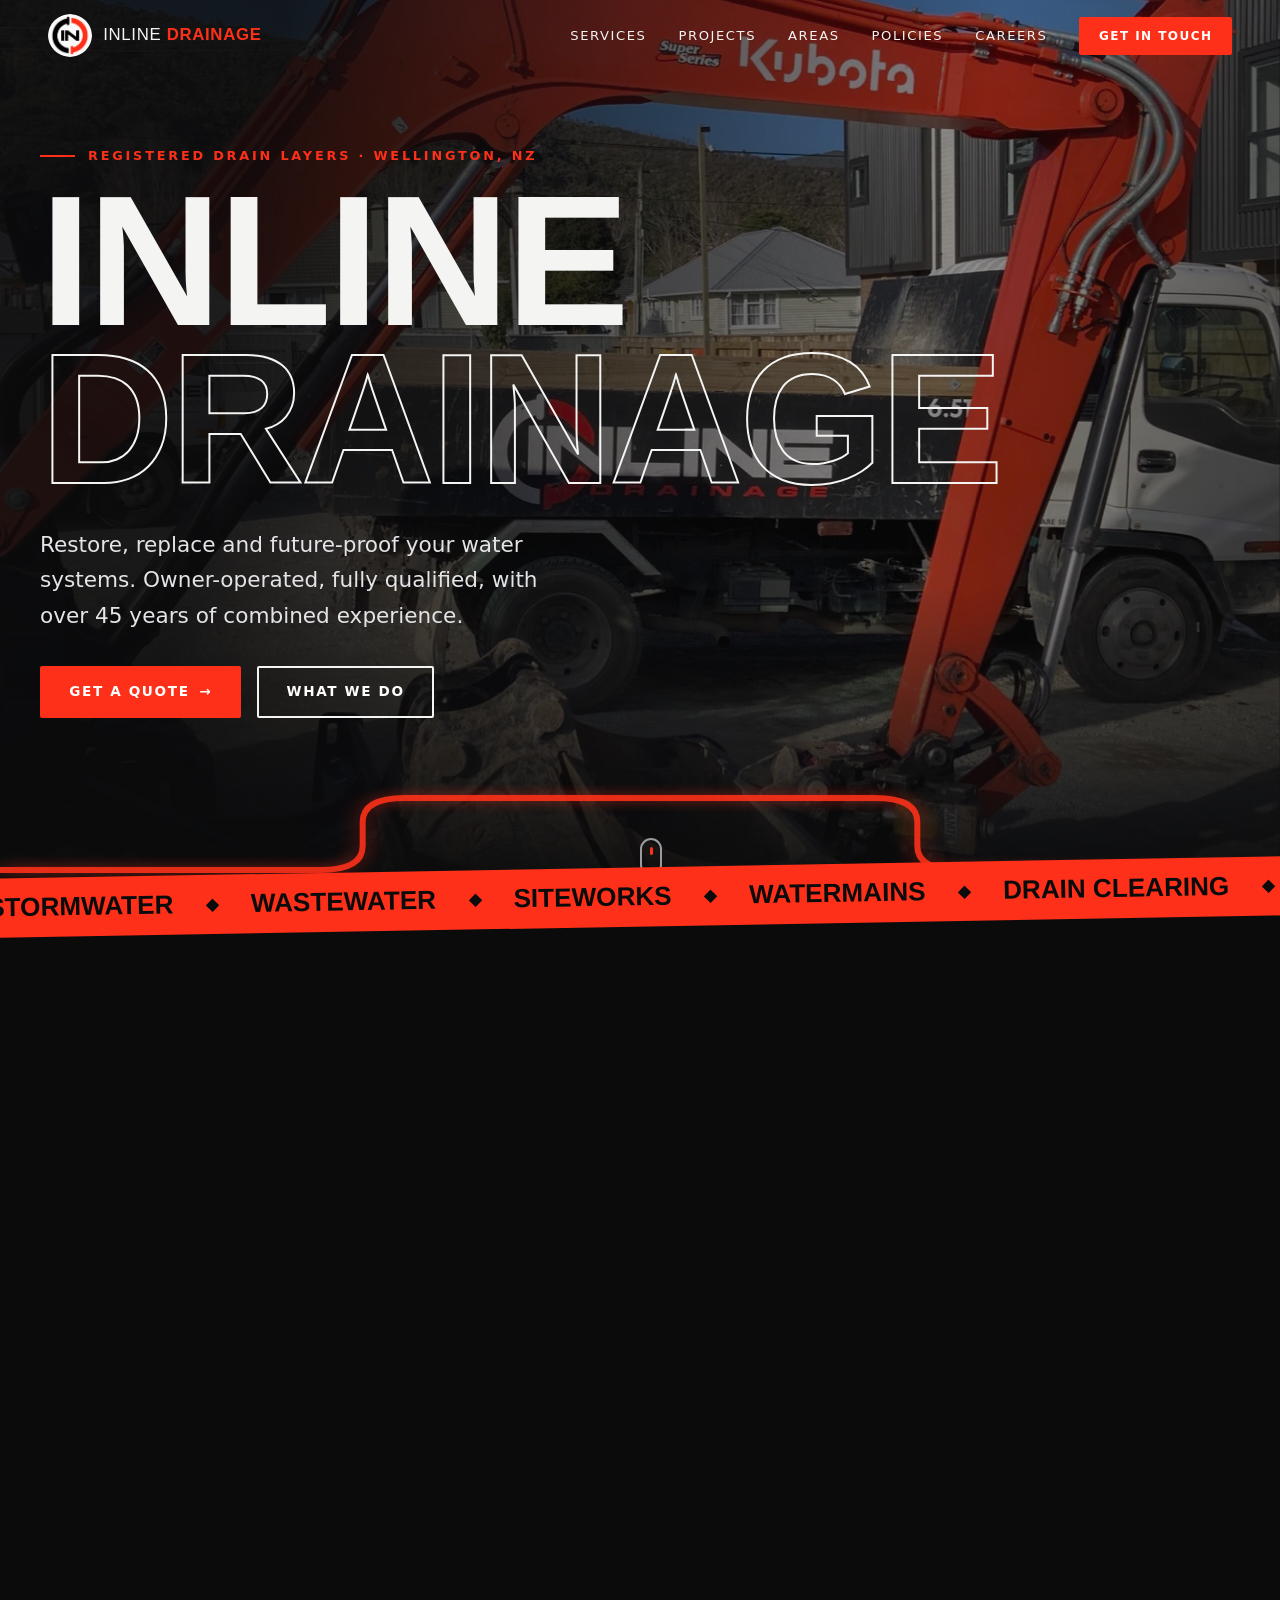
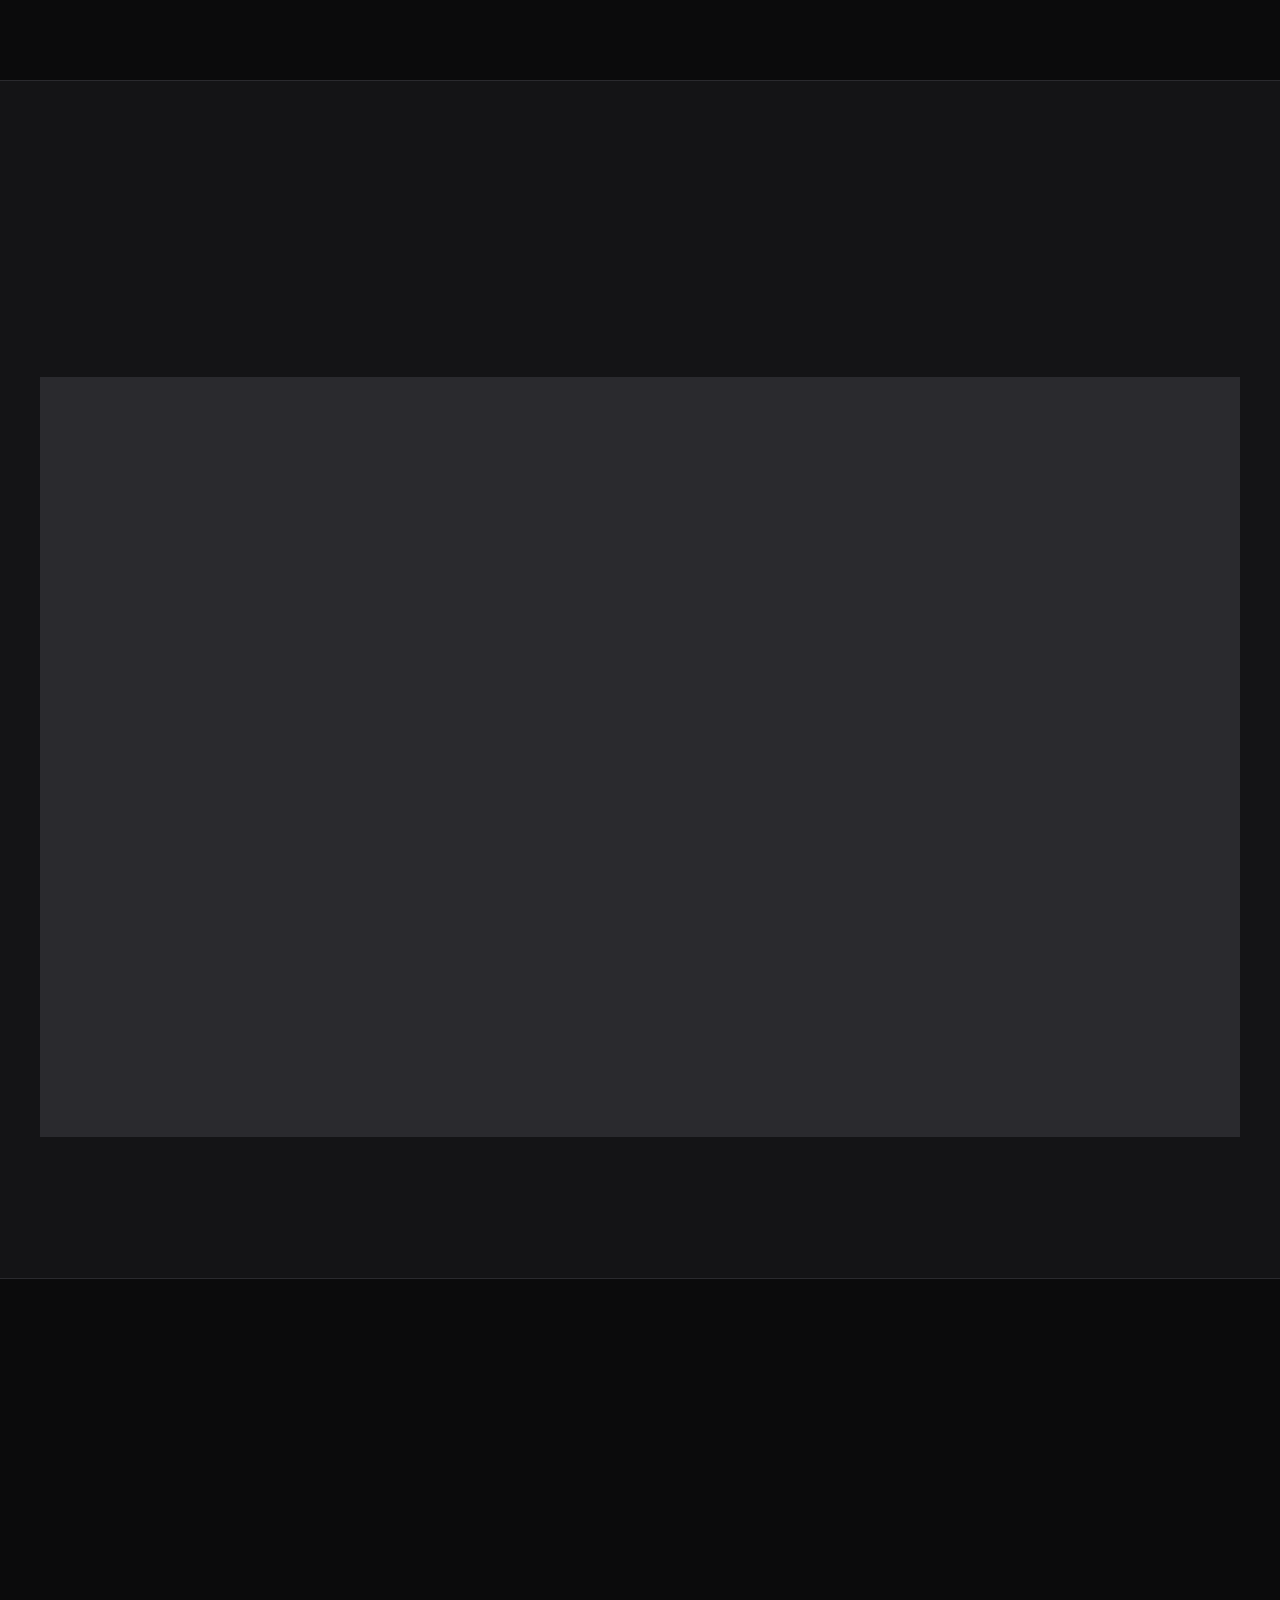
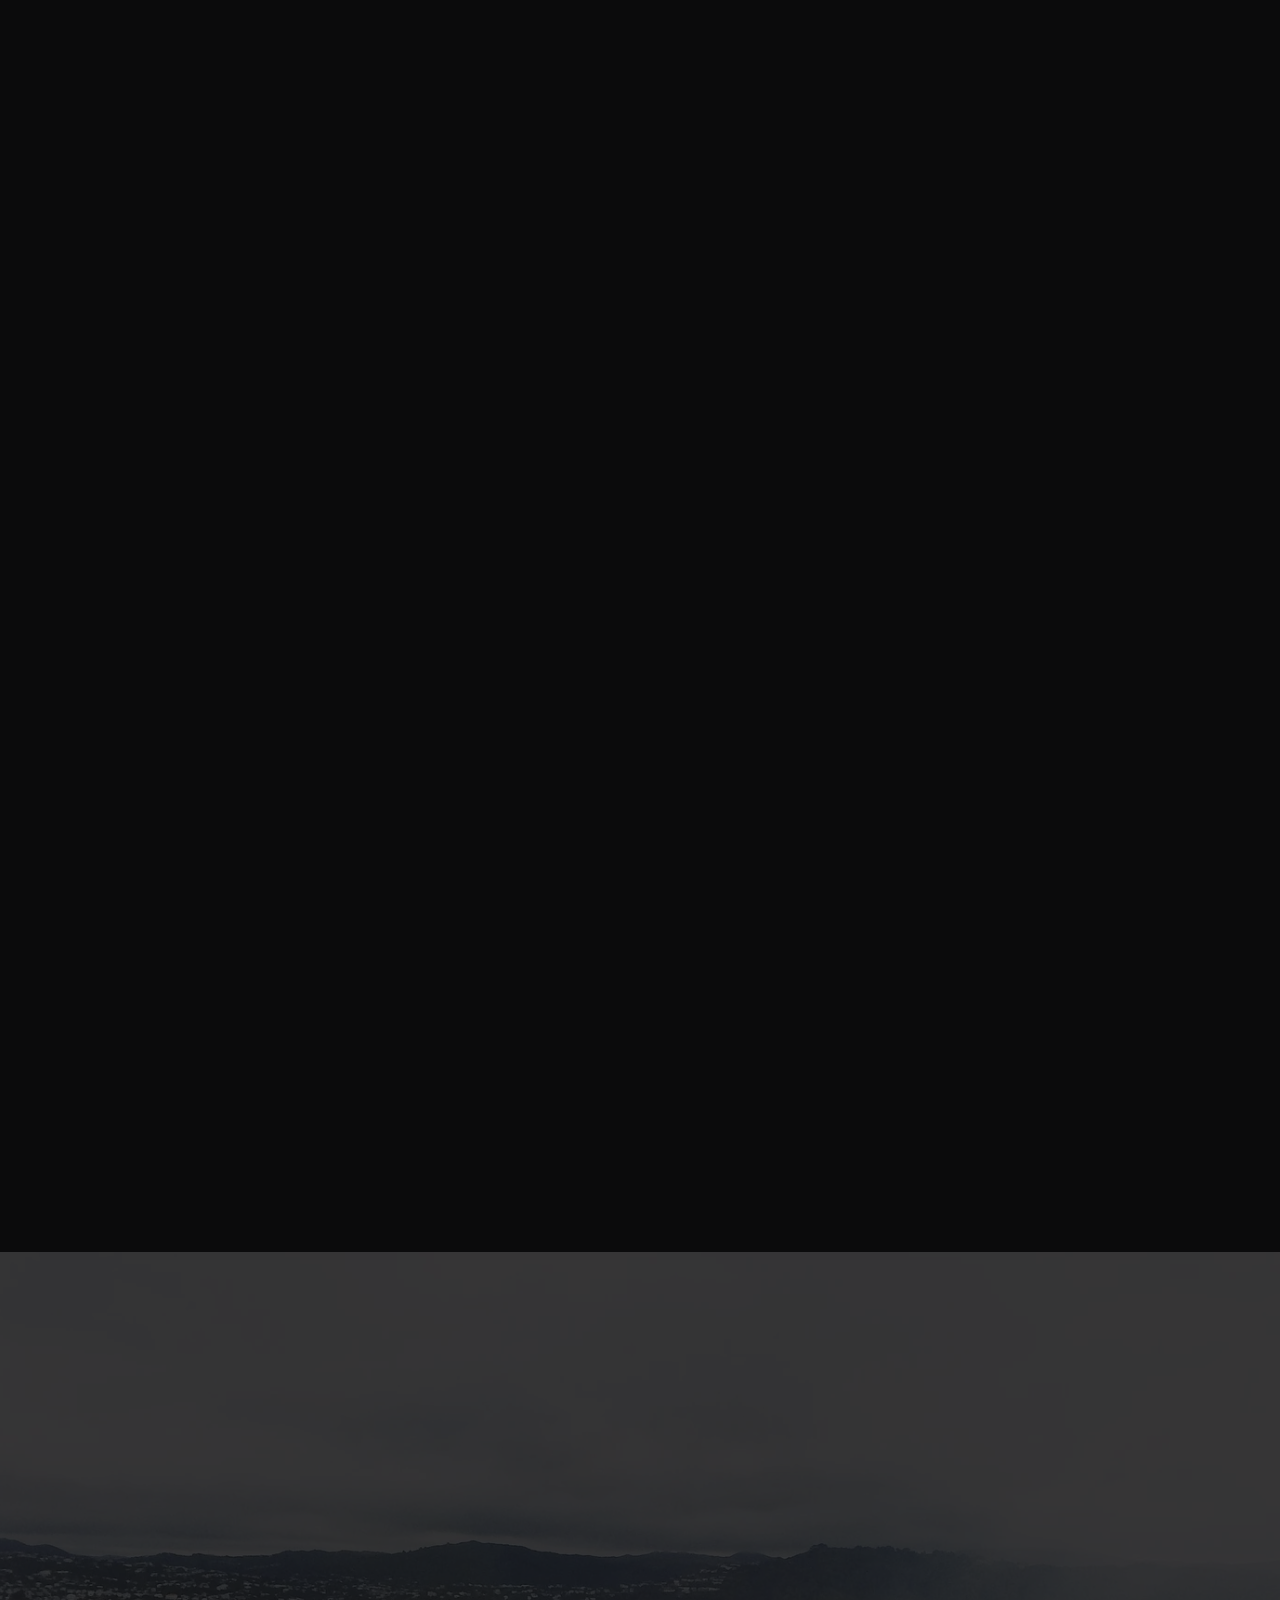
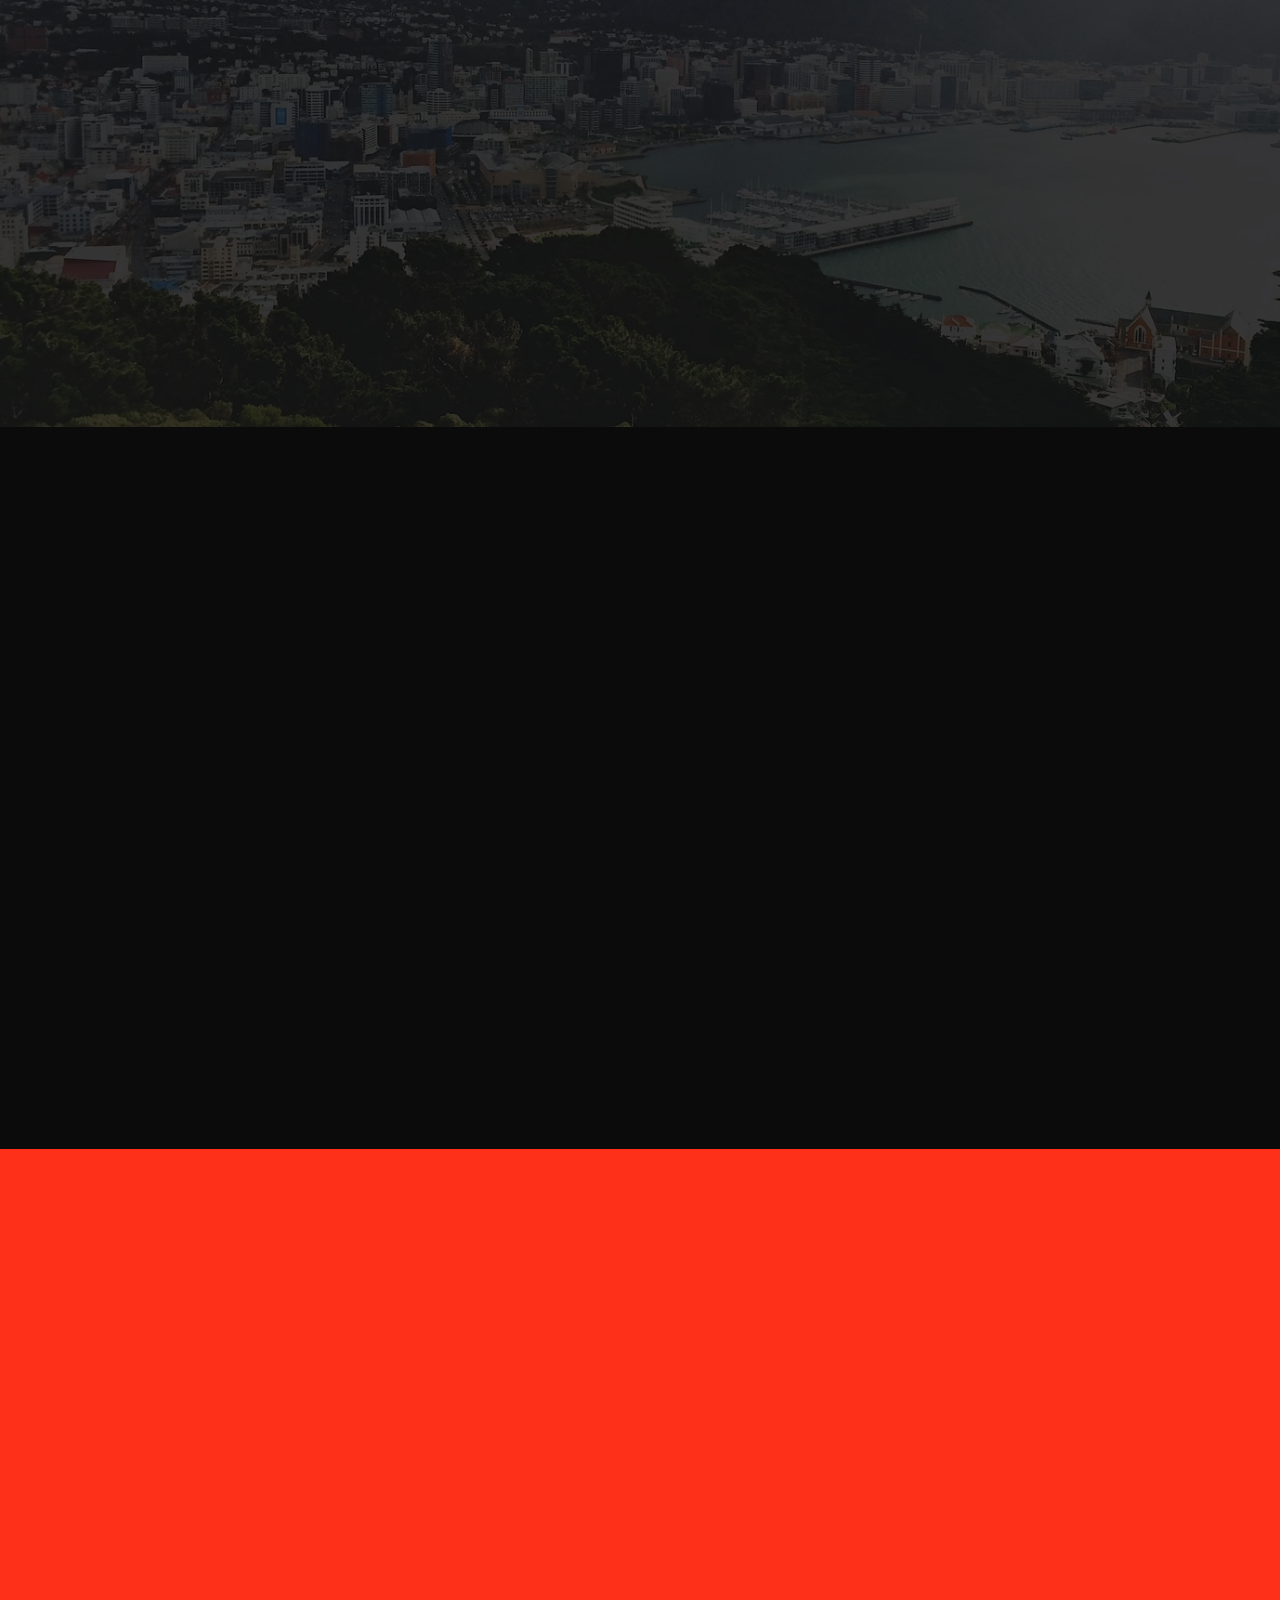
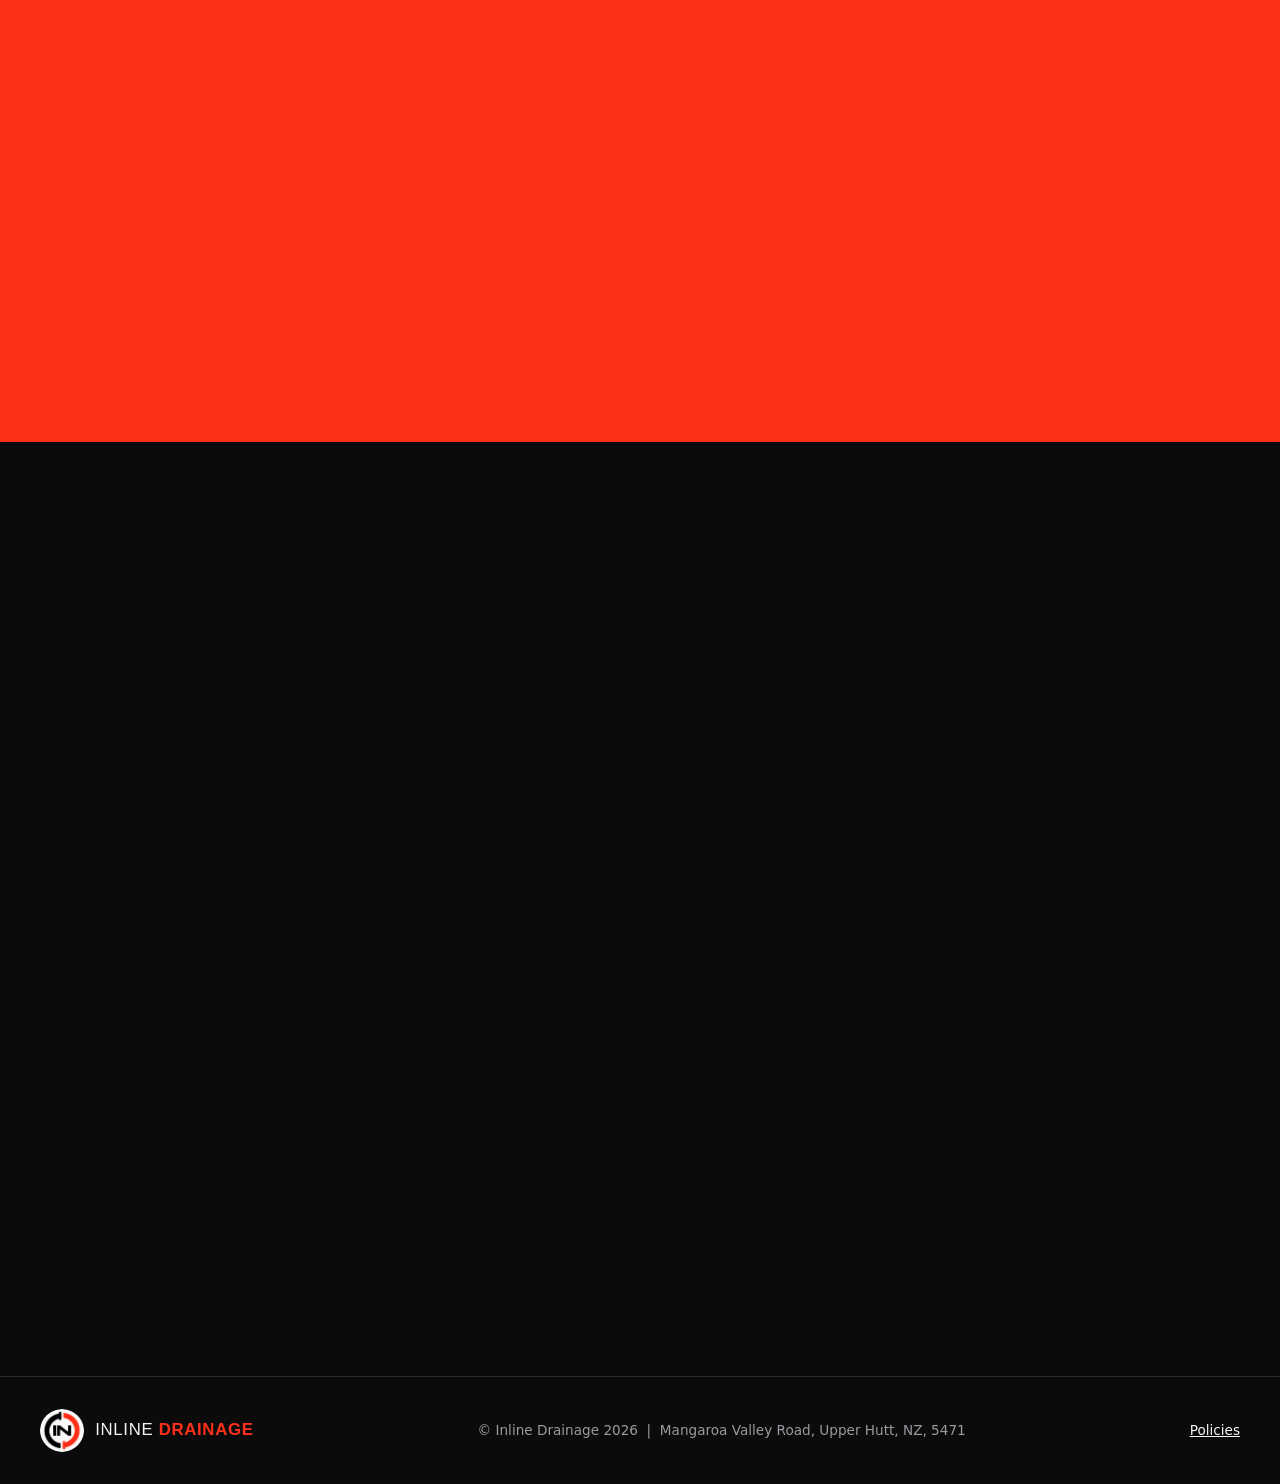
==== index.html @ 853b2c3d "Redesign Inline Drainage website Static single-page site rebuilt from the existing content and photo" ====
<!DOCTYPE html>
<html lang="en-NZ">
<head>
  <meta charset="utf-8">
  <meta name="viewport" content="width=device-width, initial-scale=1">
  <title>Inline Drainage – Fully Qualified Drainage Company in Wellington</title>
  <meta name="description" content="Experienced registered drain layers in Wellington, New Zealand. Development siteworks, stormwater, wastewater, residential drainage, watermain connections, drain clearing and digger hire.">
  <meta name="theme-color" content="#0b0b0c">
  <meta http-equiv="Content-Security-Policy" content="default-src 'self'; img-src 'self' data:; style-src 'self' https://fonts.googleapis.com; font-src https://fonts.gstatic.com; script-src 'self'; connect-src 'none'; object-src 'none'; base-uri 'self'; form-action 'self' mailto:">
  <meta name="referrer" content="strict-origin-when-cross-origin">
  <link rel="icon" href="assets/img/logo-full.webp" type="image/webp">
  <link rel="preconnect" href="https://fonts.googleapis.com">
  <link rel="preconnect" href="https://fonts.gstatic.com" crossorigin>
  <link href="https://fonts.googleapis.com/css2?family=Archivo:wdth,wght@62..125,100..900&family=Inter:wght@400;500;600&display=swap" rel="stylesheet">
  <link rel="stylesheet" href="assets/css/styles.css">
</head>
<body>
  <a class="skip" href="#main">Skip to content</a>

  <header class="nav" id="nav">
    <a class="nav__brand" href="#top" aria-label="Inline Drainage home">
      <img src="assets/img/logo-full.webp" alt="" width="44" height="43">
      <span>Inline <b>Drainage</b></span>
    </a>
    <nav class="nav__links" id="navLinks" aria-label="Primary">
      <a href="#services">Services</a>
      <a href="#projects">Projects</a>
      <a href="#areas">Areas</a>
      <a href="#policies">Policies</a>
      <a href="#careers">Careers</a>
      <a class="btn btn--sm" href="#contact">Get in touch</a>
    </nav>
    <button class="nav__toggle" id="navToggle" aria-label="Open menu" aria-expanded="false" aria-controls="navLinks"><span></span><span></span></button>
  </header>

  <main id="main">
    <!-- HERO -->
    <section class="hero" id="top">
      <div class="hero__bg" data-parallax></div>
      <div class="hero__shade"></div>
      <svg class="hero__pipe" viewBox="0 0 1200 200" preserveAspectRatio="none" aria-hidden="true">
        <path d="M0 150 H300 Q340 150 340 110 V70 Q340 30 380 30 H820 Q860 30 860 70 V110 Q860 150 900 150 H1200" />
      </svg>
      <div class="wrap hero__inner">
        <p class="eyebrow reveal">Registered drain layers · Wellington, NZ</p>
        <h1 class="hero__title reveal">
          <span>Inline</span>
          <span class="outline">Drainage</span>
        </h1>
        <p class="hero__lead reveal">Restore, replace and future-proof your water systems. Owner-operated, fully qualified, with over 45 years of combined experience.</p>
        <div class="hero__cta reveal">
          <a class="btn" href="#contact">Get a quote <span aria-hidden="true">→</span></a>
          <a class="btn btn--ghost" href="#services">What we do</a>
        </div>
      </div>
      <div class="hero__scroll" aria-hidden="true"><span></span></div>
    </section>

    <!-- MARQUEE -->
    <div class="marquee" aria-hidden="true">
      <div class="marquee__track">
        <span>Stormwater</span><i>◆</i><span>Wastewater</span><i>◆</i><span>Siteworks</span><i>◆</i><span>Watermains</span><i>◆</i><span>Drain clearing</span><i>◆</i><span>Digger hire</span><i>◆</i>
        <span>Stormwater</span><i>◆</i><span>Wastewater</span><i>◆</i><span>Siteworks</span><i>◆</i><span>Watermains</span><i>◆</i><span>Drain clearing</span><i>◆</i><span>Digger hire</span><i>◆</i>
      </div>
    </div>

    <!-- ABOUT -->
    <section class="section about" id="about">
      <div class="wrap about__grid">
        <div class="reveal">
          <p class="eyebrow">Who we are</p>
          <h2>Built to last,<br>laid <em>Inline</em>.</h2>
          <p class="big">With over 45 years of combined experience, we're a dedicated owner-operated team of fully qualified drain layers and qualified water reticulators.</p>
          <p>Our mission is to improve the longevity and resilience of Wellington's water infrastructure. Trust us to restore, replace, and future-proof your water systems.</p>
        </div>
        <div class="stats reveal">
          <div class="stat"><b data-count="45" data-suffix="+">45+</b><span>Years combined experience</span></div>
          <div class="stat"><b data-count="7">7</b><span>Specialist services</span></div>
          <div class="stat"><b data-count="6">6</b><span>Regions serviced</span></div>
          <div class="stat stat--badge"><img src="assets/img/impac.webp" alt="Impac Prequal Health & Safety Assessed" loading="lazy"></div>
        </div>
      </div>
    </section>

    <!-- SERVICES -->
    <section class="section services" id="services">
      <div class="wrap">
        <p class="eyebrow reveal">What we do</p>
        <h2 class="reveal">Our services</h2>
        <ol class="svc">
          <li class="svc__item reveal">
            <span class="svc__n">01</span>
            <h3>Development Siteworks</h3>
            <p>Experience creating services for new or refurbished sites, delivering on time and on budget and laying a solid foundation for the remainder of the development.</p>
          </li>
          <li class="svc__item reveal">
            <span class="svc__n">02</span>
            <h3>Stormwater Drainage</h3>
            <p>We specialise in stormwater management and connections in Wellington, and can consult on designing and implementing stormwater solutions.</p>
          </li>
          <li class="svc__item reveal">
            <span class="svc__n">03</span>
            <h3>Wastewater &amp; Sewage</h3>
            <p>Registered drainlayers who install and connect all types of wastewater and sewage projects, for smooth flow and sign off.</p>
          </li>
          <li class="svc__item reveal">
            <span class="svc__n">04</span>
            <h3>Residential Drainage</h3>
            <p>Managing drainage around residential properties. Upgrading and improving the existing infrastructure and future-proofing your property.</p>
          </li>
          <li class="svc__item reveal">
            <span class="svc__n">05</span>
            <h3>Watermain Connections</h3>
            <p>We work with Wellington Water approved operatives so systems are installed correctly with little disruption to the local area.</p>
          </li>
          <li class="svc__item reveal">
            <span class="svc__n">06</span>
            <h3>Drain Clearing</h3>
            <p>We are experienced in unblocking residential drains across the Wellington Region.</p>
          </li>
          <li class="svc__item svc__item--wide reveal">
            <span class="svc__n">07</span>
            <h3>Digger &amp; Truck Hire</h3>
            <p>For more details on this service, please email <a href="mailto:inlinedrainage@outlook.com?subject=Digger%20and%20truck%20hire">inlinedrainage@outlook.com</a>.</p>
          </li>
        </ol>
      </div>
    </section>

    <!-- PROJECTS -->
    <section class="section projects" id="projects">
      <div class="wrap">
        <p class="eyebrow reveal">On site</p>
        <h2 class="reveal">Our projects</h2>
      </div>
      <div class="gallery">
        <figure class="gallery__item gallery__item--tall reveal">
          <img src="assets/img/gallery-1.webp" alt="Crew standing beside a concrete manhole chamber in a shored excavation at a new housing development" loading="lazy">
        </figure>
        <figure class="gallery__item reveal">
          <img src="assets/img/gallery-2.webp" alt="Kubota excavator with an Inline Drainage tipper truck behind" loading="lazy">
        </figure>
        <figure class="gallery__item gallery__item--tall reveal">
          <img src="assets/img/gallery-3.webp" alt="Drain layer working in a shored trench with an excavator and concrete pipe" loading="lazy">
        </figure>
        <figure class="gallery__item reveal">
          <img src="assets/img/careers-1.webp" alt="Hyundai excavator and Inline Drainage truck on a Wellington site" loading="lazy">
        </figure>
        <figure class="gallery__item reveal">
          <img src="assets/img/careers-2.webp" alt="Hyundai excavator and Inline Drainage service truck with crew" loading="lazy">
        </figure>
      </div>

      <div class="wrap partners reveal">
        <p class="eyebrow">Project partners</p>
        <div class="partners__row">
          <img src="assets/img/partners.webp" alt="Wellington City Council" loading="lazy">
          <img src="assets/img/partner-1.webp" alt="Wellington Water" loading="lazy">
          <img src="assets/img/partner-2.webp" alt="Upper Hutt City Council" loading="lazy">
        </div>
      </div>
    </section>

    <!-- AREAS -->
    <section class="areas" id="areas">
      <div class="areas__bg" data-parallax></div>
      <div class="areas__shade"></div>
      <div class="wrap areas__inner">
        <p class="eyebrow reveal">Where we work</p>
        <h2 class="reveal">Servicing the wider Wellington Region</h2>
        <ul class="chips reveal">
          <li>Wellington</li><li>Lower Hutt</li><li>Upper Hutt</li><li>Porirua</li><li>Kāpiti Coast</li><li>Wairarapa</li>
        </ul>
      </div>
    </section>

    <!-- POLICIES -->
    <section class="section policies" id="policies">
      <div class="wrap policies__grid">
        <div class="reveal">
          <p class="eyebrow">Company policies</p>
          <h2>Safe, certified,<br>accountable.</h2>
          <p>As our company grows, our policies are reviewed and updated to follow current regulations and good business practice.</p>
          <div class="certs">
            <img src="assets/img/impac.webp" alt="Impac Prequal Health & Safety Assessed" loading="lazy">
            <img src="assets/img/ccnz.webp" alt="Civil Contractors New Zealand" loading="lazy">
          </div>
        </div>
        <div class="docs reveal">
          <a class="doc" href="https://www.inlinedrainage.co.nz/s/Environmental-Policy_October_2023.pdf" target="_blank" rel="noopener">
            <span>PDF · October 2023</span><b>Environmental Policy</b><i aria-hidden="true">↗</i>
          </a>
          <a class="doc" href="https://www.inlinedrainage.co.nz/s/Health-Safety-Policy_October_2023.pdf" target="_blank" rel="noopener">
            <span>PDF · October 2023</span><b>Health &amp; Safety Policy</b><i aria-hidden="true">↗</i>
          </a>
        </div>
      </div>
    </section>

    <!-- CAREERS -->
    <section class="careers" id="careers">
      <div class="wrap careers__grid">
        <div class="careers__copy reveal">
          <p class="eyebrow">Careers</p>
          <h2>Come work<br>for us</h2>
          <p class="big">Interested in working at Inline Drainage? Let's chat to see if you're the right fit.</p>
          <a class="btn" href="mailto:inlinedrainage@outlook.com?subject=Careers%20enquiry">Start the conversation <span aria-hidden="true">→</span></a>
        </div>
        <div class="careers__img reveal">
          <img src="assets/img/gallery-3.webp" alt="Inline Drainage truck loading at a development site" loading="lazy">
        </div>
      </div>
    </section>

    <!-- CONTACT -->
    <section class="section contact" id="contact">
      <div class="wrap">
        <p class="eyebrow reveal">Contact</p>
        <h2 class="contact__title reveal">Let's work<br><span class="outline">together</span></h2>
        <p class="big reveal">Reach out to learn how we operate and how we can help. We'll gladly discuss and advise on all things drain laying.</p>
        <div class="cards reveal">
          <a class="card" href="mailto:inlinedrainage@outlook.com"><span>Email</span><b>inlinedrainage@outlook.com</b></a>
          <a class="card" href="tel:+64277367553"><span>Ben Carson</span><b>027 7367 553</b></a>
          <a class="card" href="tel:+64272940952"><span>Patrick Carson</span><b>027 2940 952</b></a>
        </div>
      </div>
    </section>
  </main>

  <footer class="footer">
    <div class="wrap footer__inner">
      <a class="nav__brand" href="#top"><img src="assets/img/logo-full.webp" alt="" width="44" height="43"><span>Inline <b>Drainage</b></span></a>
      <p>© Inline Drainage 2026 &nbsp;|&nbsp; Mangaroa Valley Road, Upper Hutt, NZ, 5471</p>
      <a href="#policies">Policies</a>
    </div>
  </footer>

  <script src="assets/js/main.js"></script>
</body>
</html>
---- assets/css/styles.css ----
:root {
  --bg: #0b0b0c;
  --bg-2: #141416;
  --line: #2a2a2e;
  --text: #f4f4f2;
  --muted: #9a9aa0;
  --red: #ff3019;
  --font-display: "Archivo", "Arial Narrow", sans-serif;
  --font-body: "Inter", system-ui, sans-serif;
  --wrap: 1200px;
}

*, *::before, *::after { box-sizing: border-box; }
html { scroll-behavior: smooth; scroll-padding-top: 72px; }
body {
  margin: 0;
  background: var(--bg);
  color: var(--text);
  font: 400 1.0625rem/1.65 var(--font-body);
  -webkit-font-smoothing: antialiased;
  overflow-x: hidden;
}
img { max-width: 100%; display: block; }
a { color: inherit; }
.wrap { width: min(var(--wrap), 100% - 3rem); margin-inline: auto; }
.skip { position: absolute; left: -999px; top: 0; background: var(--red); padding: .6rem 1rem; z-index: 100; }
.skip:focus { left: 0; }

h1, h2, h3 { font-family: var(--font-display); font-stretch: 100%; line-height: .98; margin: 0; letter-spacing: -.02em; text-transform: uppercase; }
h2 { font-size: clamp(2.4rem, 6vw, 4.8rem); font-weight: 800; margin-bottom: 1.5rem; }
h2 em { font-style: normal; color: var(--red); }
.outline { color: transparent; -webkit-text-stroke: 2px var(--text); }
.eyebrow { font: 600 .8rem/1 var(--font-body); letter-spacing: .22em; text-transform: uppercase; color: var(--red); margin: 0 0 1.25rem; display: flex; align-items: center; gap: .8rem; }
.eyebrow::before { content: ""; width: 2.2rem; height: 2px; background: var(--red); }
.big { font-size: clamp(1.15rem, 2vw, 1.5rem); line-height: 1.5; color: var(--text); }
p { color: #cfcfd2; }

/* Buttons */
.btn {
  display: inline-flex; align-items: center; gap: .6rem;
  background: var(--red); color: #fff; text-decoration: none;
  font: 700 .85rem/1 var(--font-body); letter-spacing: .12em; text-transform: uppercase;
  padding: 1.1rem 1.7rem; border: 2px solid var(--red); border-radius: 2px;
  transition: transform .2s, background .2s, color .2s;
}
.btn:hover { transform: translateY(-2px); background: #fff; border-color: #fff; color: var(--bg); }
.btn--ghost { background: transparent; border-color: var(--text); }
.btn--sm { padding: .7rem 1.1rem; font-size: .75rem; }

/* Nav */
.nav {
  position: fixed; inset: 0 0 auto 0; z-index: 50;
  display: flex; align-items: center; justify-content: space-between;
  padding: .9rem clamp(1rem, 4vw, 3rem);
  transition: background .3s, backdrop-filter .3s, padding .3s;
}
.nav.is-scrolled { background: rgba(11,11,12,.85); backdrop-filter: blur(14px); padding-block: .55rem; border-bottom: 1px solid var(--line); }
.nav__brand { display: flex; align-items: center; gap: .7rem; text-decoration: none; font: 500 1.05rem/1 var(--font-display); text-transform: uppercase; letter-spacing: .04em; }
.nav__brand b { color: var(--red); font-weight: 800; }
.nav__brand img { border-radius: 50%; }
.nav__links { display: flex; align-items: center; gap: 2rem; }
.nav__links a:not(.btn) { text-decoration: none; font-size: .82rem; font-weight: 500; letter-spacing: .12em; text-transform: uppercase; position: relative; }
.nav__links a:not(.btn)::after { content: ""; position: absolute; left: 0; bottom: -6px; height: 2px; width: 0; background: var(--red); transition: width .25s; }
.nav__links a:not(.btn):hover::after { width: 100%; }
.nav__toggle { display: none; background: none; border: 0; width: 44px; height: 44px; position: relative; cursor: pointer; }
.nav__toggle span { position: absolute; left: 10px; right: 10px; height: 2px; background: var(--text); transition: transform .25s, top .25s; }
.nav__toggle span:first-child { top: 17px; }
.nav__toggle span:last-child { top: 25px; }
.nav__toggle[aria-expanded="true"] span:first-child { top: 21px; transform: rotate(45deg); }
.nav__toggle[aria-expanded="true"] span:last-child { top: 21px; transform: rotate(-45deg); }

/* Hero */
.hero { position: relative; min-height: 100svh; display: flex; align-items: center; overflow: hidden; isolation: isolate; }
.hero__bg, .areas__bg { position: absolute; inset: -10% 0; background-size: cover; background-position: center; z-index: -3; will-change: transform; }
.hero__shade { position: absolute; inset: 0; z-index: -2; background: linear-gradient(100deg, rgba(11,11,12,.92) 20%, rgba(11,11,12,.45) 70%, rgba(11,11,12,.7)), linear-gradient(0deg, var(--bg), transparent 35%); }
.hero__pipe { position: absolute; left: 0; bottom: 0; width: 100%; height: 120px; z-index: -1; fill: none; stroke: var(--red); stroke-width: 6; opacity: .9; }
.hero__pipe path { stroke-dasharray: 2400; stroke-dashoffset: 2400; animation: draw 3.2s .4s ease-out forwards; filter: drop-shadow(0 0 10px rgba(255,48,25,.6)); vector-effect: non-scaling-stroke; }
@keyframes draw { to { stroke-dashoffset: 0; } }
.hero__inner { padding-top: 6rem; padding-bottom: 8rem; }
.hero__title { font-size: clamp(2.6rem, 14.5vw, 14rem); font-weight: 900; line-height: .85; margin-bottom: 1.8rem; }
.hero__title span { display: block; }
.hero__lead { max-width: 34rem; font-size: clamp(1.1rem, 1.8vw, 1.35rem); color: #e4e4e6; }
.hero__cta { display: flex; flex-wrap: wrap; gap: 1rem; margin-top: 2rem; }
.hero__scroll { position: absolute; bottom: 1.5rem; left: 50%; width: 22px; height: 38px; border: 2px solid var(--muted); border-radius: 12px; }
.hero__scroll span { position: absolute; left: 50%; top: 7px; width: 3px; height: 8px; margin-left: -1.5px; background: var(--red); border-radius: 2px; animation: scroll 1.6s infinite; }
@keyframes scroll { 0% { opacity: 0; transform: translateY(0); } 40% { opacity: 1; } 100% { opacity: 0; transform: translateY(12px); } }

.hero__bg { background-image: url("../img/gallery-2.webp"); }
.areas__bg { background-image: url("../img/hero-bg.webp"); }

/* Marquee */
.marquee { background: var(--red); color: var(--bg); overflow: hidden; padding: 1rem 0; transform: rotate(-1deg) scale(1.02); margin: -2rem 0 2rem; position: relative; z-index: 2; }
.marquee__track { display: flex; gap: 2rem; width: max-content; font: 900 1.6rem/1 var(--font-display); text-transform: uppercase; animation: marquee 28s linear infinite; }
.marquee__track i { font-style: normal; font-size: 1rem; align-self: center; }
@keyframes marquee { to { transform: translateX(-50%); } }

/* Sections */
.section { padding: clamp(5rem, 11vw, 9rem) 0; }

.about__grid { display: grid; grid-template-columns: 1.2fr 1fr; gap: clamp(2rem, 6vw, 6rem); align-items: center; }
.stats { display: grid; grid-template-columns: 1fr 1fr; gap: 1px; background: var(--line); border: 1px solid var(--line); }
.stat { background: var(--bg-2); padding: 2rem 1.5rem; display: flex; flex-direction: column; justify-content: center; }
.stat b { font: 900 clamp(3rem, 6vw, 4.5rem)/1 var(--font-display); color: var(--red); }
.stat span { color: var(--muted); font-size: .85rem; margin-top: .5rem; }
.stat--badge { align-items: center; }
.stat--badge img { max-height: 90px; width: auto; }

/* Services */
.services { background: var(--bg-2); border-block: 1px solid var(--line); }
.svc { list-style: none; margin: 3rem 0 0; padding: 0; display: grid; grid-template-columns: repeat(3, 1fr); gap: 1px; background: var(--line); border: 1px solid var(--line); }
.svc__item { background: var(--bg-2); padding: 2.2rem 2rem 2.5rem; position: relative; overflow: hidden; transition: background .3s; }
.svc__item::before { content: ""; position: absolute; left: 0; top: 0; height: 4px; width: 0; background: var(--red); transition: width .4s; }
.svc__item:hover { background: #1b1b1e; }
.svc__item:hover::before { width: 100%; }
.svc__item--wide { grid-column: span 3; display: grid; grid-template-columns: auto 1fr 1.5fr; gap: 2rem; align-items: center; }
.svc__item--wide .svc__n, .svc__item--wide h3, .svc__item--wide p { margin: 0; }
.svc__n { font: 800 .9rem/1 var(--font-display); color: var(--red); letter-spacing: .1em; display: block; margin-bottom: 3rem; }
.svc__item h3 { font-size: clamp(1.5rem, 2.4vw, 2rem); font-weight: 800; margin-bottom: 1rem; }
.svc__item p { margin: 0; font-size: .98rem; }
.svc__item a { color: var(--red); }

/* Projects */
.gallery { display: grid; grid-template-columns: repeat(6, 1fr); grid-auto-rows: 260px; gap: .75rem; padding: 3rem clamp(.75rem, 2vw, 1.5rem) 0; }
.gallery__item { margin: 0; overflow: hidden; position: relative; background: var(--bg-2); }
.gallery__item img { width: 100%; height: 100%; object-fit: cover; transition: transform .8s cubic-bezier(.2,.7,.2,1), filter .5s; filter: saturate(.9) contrast(1.05); }
.gallery__item:hover img { transform: scale(1.06); filter: none; }
.gallery__item { grid-column: span 2; }
.gallery__item--tall { grid-row: span 2; }
.gallery__item:nth-child(1) { grid-column: span 2; }
.gallery__item:nth-child(2) { grid-column: span 4; }
.gallery__item:nth-child(3) { grid-column: span 2; }
.gallery__item:nth-child(4), .gallery__item:nth-child(5) { grid-column: span 2; }
.partners { padding-top: 5rem; }
.partners__row { display: grid; grid-template-columns: repeat(3, 1fr); gap: 1rem; }
.partners__row img { background: #fff; width: 100%; aspect-ratio: 2/1; object-fit: contain; border-radius: 4px; filter: grayscale(1); transition: filter .3s, transform .3s; }
.partners__row img:hover { filter: none; transform: translateY(-4px); }

/* Areas */
.areas { position: relative; padding: clamp(6rem, 14vw, 11rem) 0; overflow: hidden; isolation: isolate; }
.areas__shade { position: absolute; inset: 0; z-index: -2; background: rgba(11,11,12,.78); }
.areas h2 { max-width: 16ch; }
.chips { list-style: none; margin: 2.5rem 0 0; padding: 0; display: flex; flex-wrap: wrap; gap: .8rem; }
.chips li { font: 700 1rem/1 var(--font-display); text-transform: uppercase; letter-spacing: .08em; padding: .9rem 1.4rem; border: 2px solid var(--text); border-radius: 100px; transition: background .25s, border-color .25s; }
.chips li:hover { background: var(--red); border-color: var(--red); }

/* Policies */
.policies__grid { display: grid; grid-template-columns: 1fr 1fr; gap: clamp(2rem, 6vw, 6rem); align-items: center; }
.certs { display: flex; gap: 1.25rem; align-items: center; margin-top: 2rem; }
.certs img { height: 70px; width: auto; background: #fff; padding: .5rem .8rem; border-radius: 4px; }
.docs { display: grid; gap: 1rem; }
.doc { display: grid; grid-template-columns: 1fr auto; align-items: center; gap: .3rem 1rem; padding: 1.8rem 2rem; border: 1px solid var(--line); background: var(--bg-2); text-decoration: none; transition: border-color .25s, transform .25s, background .25s; }
.doc span { grid-column: 1; font-size: .72rem; letter-spacing: .18em; text-transform: uppercase; color: var(--muted); }
.doc b { grid-column: 1; font: 800 1.6rem/1.1 var(--font-display); text-transform: uppercase; }
.doc i { grid-column: 2; grid-row: 1 / span 2; font-style: normal; font-size: 2rem; color: var(--red); transition: transform .25s; }
.doc:hover { border-color: var(--red); transform: translateX(6px); }
.doc:hover i { transform: translate(4px, -4px); }

/* Careers */
.careers { background: var(--red); color: var(--bg); padding: clamp(4rem, 9vw, 7rem) 0; overflow: hidden; }
.careers p, .careers .eyebrow { color: var(--bg); }
.careers .eyebrow::before { background: var(--bg); }
.careers__grid { display: grid; grid-template-columns: 1.1fr 1fr; gap: clamp(2rem, 6vw, 5rem); align-items: center; }
.careers h2 { font-size: clamp(3rem, 8vw, 7rem); }
.careers .btn { background: var(--bg); border-color: var(--bg); color: #fff; margin-top: 1.5rem; }
.careers .btn:hover { background: #fff; color: var(--bg); border-color: #fff; }
.careers__img img { aspect-ratio: 4/5; width: 100%; object-fit: cover; box-shadow: 14px 14px 0 var(--bg); }

/* Contact */
.contact__title { font-size: clamp(3.5rem, 11vw, 9.5rem); font-weight: 900; margin-bottom: 2rem; }
.contact .big { max-width: 38rem; }
.cards { display: grid; grid-template-columns: repeat(3, 1fr); gap: 1rem; margin-top: 3rem; }
.card { padding: 2rem; border: 1px solid var(--line); background: var(--bg-2); text-decoration: none; display: flex; flex-direction: column; gap: .6rem; transition: background .25s, border-color .25s, transform .25s; }
.card span { font-size: .72rem; letter-spacing: .18em; text-transform: uppercase; color: var(--muted); }
.card b { font: 800 clamp(1.2rem, 2vw, 1.6rem)/1.2 var(--font-display); overflow-wrap: anywhere; }
.card:hover { background: var(--red); border-color: var(--red); transform: translateY(-4px); }
.card:hover span { color: #fff; }

/* Footer */
.footer { border-top: 1px solid var(--line); padding: 2rem 0; font-size: .85rem; }
.footer__inner { display: flex; flex-wrap: wrap; align-items: center; justify-content: space-between; gap: 1rem; }
.footer p { margin: 0; color: var(--muted); }

/* Reveal on scroll */
.js .reveal { opacity: 0; transform: translateY(32px); transition: opacity .8s ease, transform .8s cubic-bezier(.2,.7,.2,1); transition-delay: var(--d, 0s); }
.js .reveal.is-in { opacity: 1; transform: none; }

/* Responsive */
@media (max-width: 900px) {
  .nav__toggle { display: block; }
  .nav__links { position: fixed; inset: 0; background: var(--bg); flex-direction: column; justify-content: center; gap: 1.6rem; transform: translateY(-100%); transition: transform .4s cubic-bezier(.7,0,.2,1); z-index: -1; }
  .nav__links.is-open { transform: none; }
  .nav__links a:not(.btn) { font: 800 2rem/1 var(--font-display); }
  .about__grid, .policies__grid, .careers__grid { grid-template-columns: 1fr; }
  .svc { grid-template-columns: 1fr 1fr; }
  .svc__item--wide { grid-column: span 2; grid-template-columns: 1fr; gap: .5rem; }
  .gallery { grid-template-columns: 1fr 1fr; grid-auto-rows: 220px; }
  .gallery__item, .gallery__item:nth-child(n) { grid-column: span 1; }
  .gallery__item:nth-child(2) { grid-column: span 2; }
  .cards, .partners__row { grid-template-columns: 1fr; }
  .partners__row { grid-template-columns: repeat(3, 1fr); }
}
@media (max-width: 600px) {
  .hero__title { font-size: 13.2vw; }
  .eyebrow { letter-spacing: .12em; font-size: .7rem; }
  .svc { grid-template-columns: 1fr; }
  .svc__item--wide { grid-column: auto; }
  .partners__row { grid-template-columns: 1fr; }
  .nav__brand span { font-size: .9rem; }
}
@media (prefers-reduced-motion: reduce) {
  html { scroll-behavior: auto; }
  *, *::before, *::after { animation: none !important; transition: none !important; }
  .hero__pipe path { stroke-dashoffset: 0; }
  .js .reveal { opacity: 1; transform: none; }
}
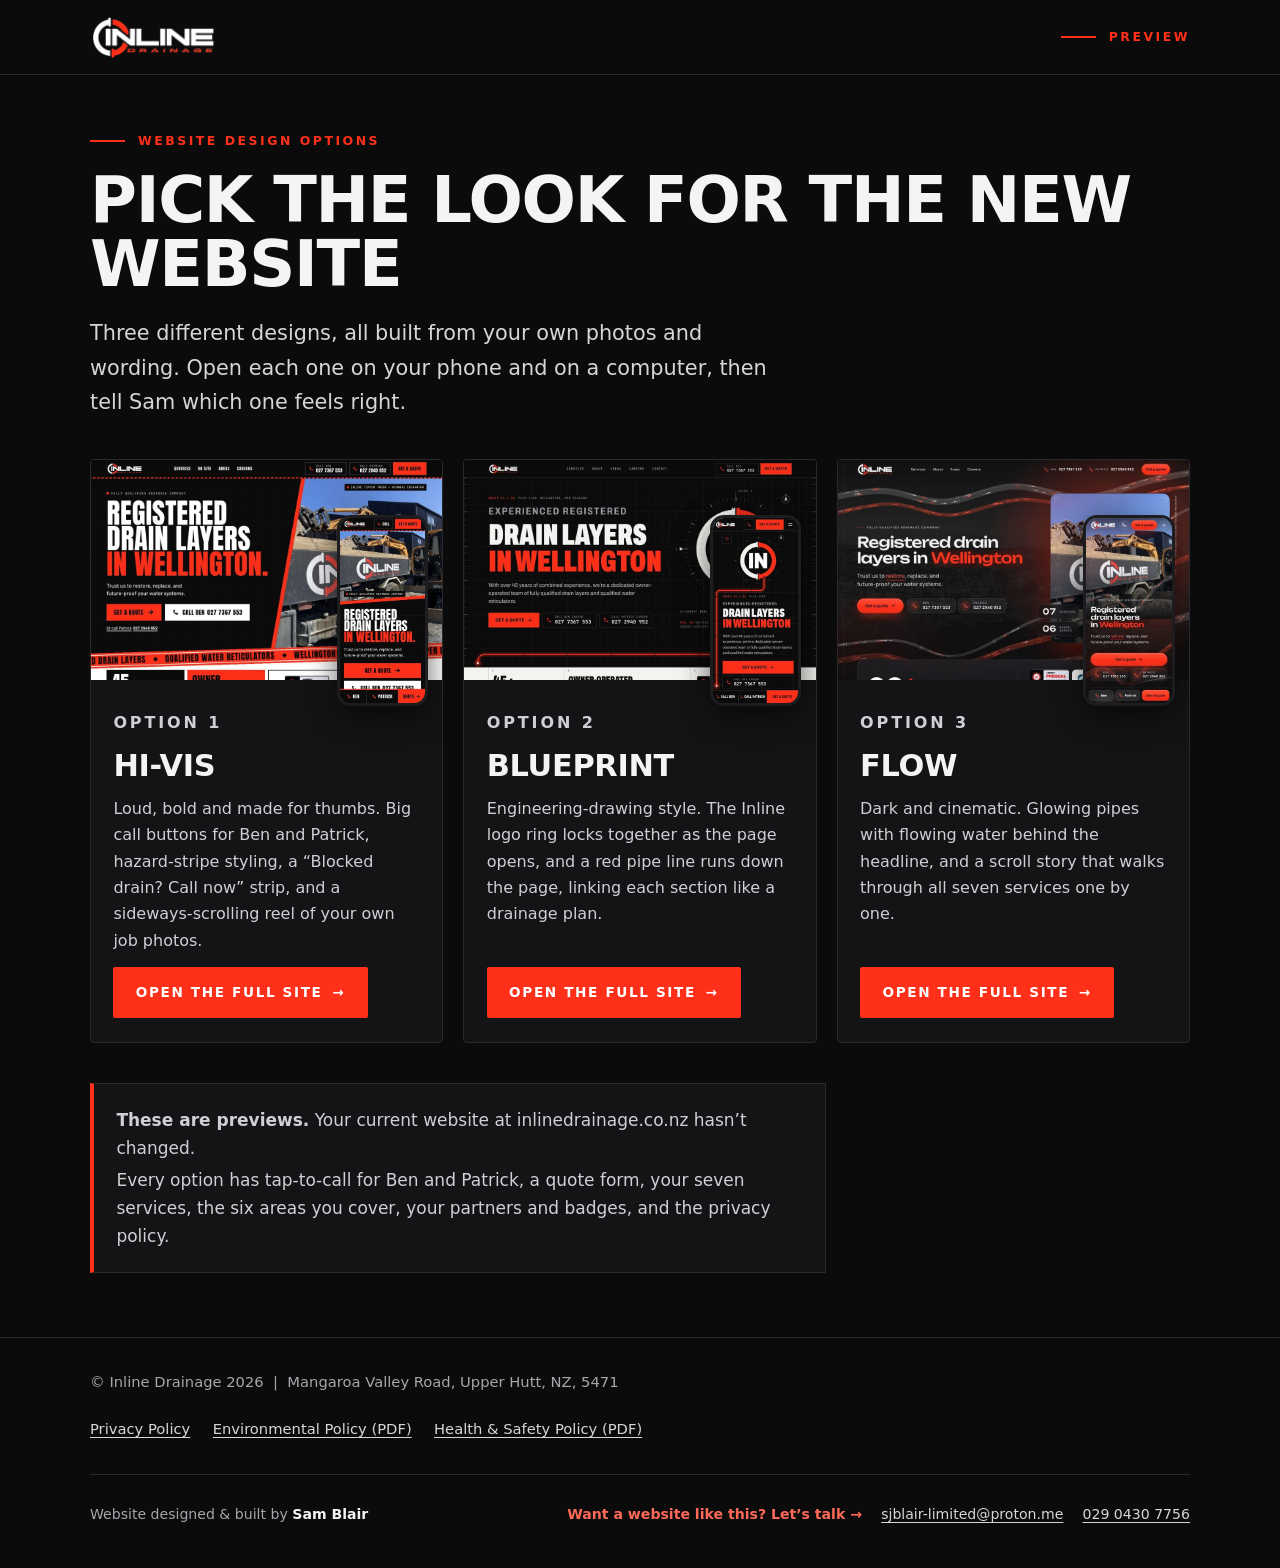
==== commit 6389d998: "Add three design previews, privacy policy and design chooser Publish the Hi-Vis, Blueprint and Flow " ====
--- a/index.html
+++ b/index.html
@@ -3,238 +3,98 @@
 <head>
   <meta charset="utf-8">
   <meta name="viewport" content="width=device-width, initial-scale=1">
-  <title>Inline Drainage – Fully Qualified Drainage Company in Wellington</title>
-  <meta name="description" content="Experienced registered drain layers in Wellington, New Zealand. Development siteworks, stormwater, wastewater, residential drainage, watermain connections, drain clearing and digger hire.">
+  <title>Inline Drainage – website design options (preview)</title>
+  <meta name="description" content="Three design directions for the new Inline Drainage website. Preview only.">
+  <meta name="robots" content="noindex, nofollow">
+  <meta http-equiv="Content-Security-Policy" content="default-src 'self'; img-src 'self' data:; style-src 'self'; font-src 'self'; script-src 'self'; connect-src 'none'; object-src 'none'; base-uri 'self'; form-action 'self' mailto:">
+  <meta name="referrer" content="strict-origin-when-cross-origin">
   <meta name="theme-color" content="#0b0b0c">
-  <meta http-equiv="Content-Security-Policy" content="default-src 'self'; img-src 'self' data:; style-src 'self' https://fonts.googleapis.com; font-src https://fonts.gstatic.com; script-src 'self'; connect-src 'none'; object-src 'none'; base-uri 'self'; form-action 'self' mailto:">
-  <meta name="referrer" content="strict-origin-when-cross-origin">
-  <link rel="icon" href="assets/img/logo-full.webp" type="image/webp">
-  <link rel="preconnect" href="https://fonts.googleapis.com">
-  <link rel="preconnect" href="https://fonts.gstatic.com" crossorigin>
-  <link href="https://fonts.googleapis.com/css2?family=Archivo:wdth,wght@62..125,100..900&family=Inter:wght@400;500;600&display=swap" rel="stylesheet">
-  <link rel="stylesheet" href="assets/css/styles.css">
+  <link rel="icon" href="/favicon.ico" sizes="48x48">
+  <link rel="icon" type="image/png" href="/assets/icons/icon-192.png">
+  <link rel="apple-touch-icon" href="/assets/icons/apple-touch-icon.png">
+  <link rel="stylesheet" href="/assets/shared/pages.css">
 </head>
 <body>
   <a class="skip" href="#main">Skip to content</a>
 
-  <header class="nav" id="nav">
-    <a class="nav__brand" href="#top" aria-label="Inline Drainage home">
-      <img src="assets/img/logo-full.webp" alt="" width="44" height="43">
-      <span>Inline <b>Drainage</b></span>
-    </a>
-    <nav class="nav__links" id="navLinks" aria-label="Primary">
-      <a href="#services">Services</a>
-      <a href="#projects">Projects</a>
-      <a href="#areas">Areas</a>
-      <a href="#policies">Policies</a>
-      <a href="#careers">Careers</a>
-      <a class="btn btn--sm" href="#contact">Get in touch</a>
-    </nav>
-    <button class="nav__toggle" id="navToggle" aria-label="Open menu" aria-expanded="false" aria-controls="navLinks"><span></span><span></span></button>
+  <header class="top">
+    <div class="wrap">
+      <img src="/assets/shared/logo-wide-light.webp" alt="Inline Drainage" width="130" height="42">
+      <span class="eyebrow eyebrow--bar">Preview</span>
+    </div>
   </header>
 
   <main id="main">
-    <!-- HERO -->
-    <section class="hero" id="top">
-      <div class="hero__bg" data-parallax></div>
-      <div class="hero__shade"></div>
-      <svg class="hero__pipe" viewBox="0 0 1200 200" preserveAspectRatio="none" aria-hidden="true">
-        <path d="M0 150 H300 Q340 150 340 110 V70 Q340 30 380 30 H820 Q860 30 860 70 V110 Q860 150 900 150 H1200" />
-      </svg>
-      <div class="wrap hero__inner">
-        <p class="eyebrow reveal">Registered drain layers · Wellington, NZ</p>
-        <h1 class="hero__title reveal">
-          <span>Inline</span>
-          <span class="outline">Drainage</span>
-        </h1>
-        <p class="hero__lead reveal">Restore, replace and future-proof your water systems. Owner-operated, fully qualified, with over 45 years of combined experience.</p>
-        <div class="hero__cta reveal">
-          <a class="btn" href="#contact">Get a quote <span aria-hidden="true">→</span></a>
-          <a class="btn btn--ghost" href="#services">What we do</a>
-        </div>
+    <div class="wrap choose">
+      <p class="eyebrow">Website design options</p>
+      <h1>Pick the look for the new website</h1>
+      <p class="lead">Three different designs, all built from your own photos and wording. Open each one on your phone and on a computer, then tell Sam which one feels right.</p>
+
+      <div class="opts">
+        <article class="opt">
+          <a class="opt__shot" href="/hi-vis/" aria-label="Open the Hi-Vis design">
+            <span class="opt__frame"><img class="desk" src="/assets/shared/choose-hi-vis-desktop.jpg" alt="The Hi-Vis design on a computer: a bold white and red headline beside the Inline truck photo, with call buttons for Ben and Patrick" width="960" height="600"></span>
+            <img class="phone" src="/assets/shared/choose-hi-vis-mobile.jpg" alt="" width="260" height="563">
+          </a>
+          <div class="opt__body">
+            <p class="opt__tag">Option 1</p>
+            <h2>Hi-Vis</h2>
+            <p>Loud, bold and made for thumbs. Big call buttons for Ben and Patrick, hazard-stripe styling, a &ldquo;Blocked drain? Call now&rdquo; strip, and a sideways-scrolling reel of your own job photos.</p>
+            <a class="btn" href="/hi-vis/">Open the full site <span aria-hidden="true">&rarr;</span></a>
+          </div>
+        </article>
+
+        <article class="opt">
+          <a class="opt__shot" href="/blueprint/" aria-label="Open the Blueprint design">
+            <span class="opt__frame"><img class="desk" src="/assets/shared/choose-blueprint-desktop.jpg" alt="The Blueprint design on a computer: an engineering-drawing style page with the Inline logo ring and a red pipe line running down the page" width="960" height="600"></span>
+            <img class="phone" src="/assets/shared/choose-blueprint-mobile.jpg" alt="" width="260" height="563">
+          </a>
+          <div class="opt__body">
+            <p class="opt__tag">Option 2</p>
+            <h2>Blueprint</h2>
+            <p>Engineering-drawing style. The Inline logo ring locks together as the page opens, and a red pipe line runs down the page, linking each section like a drainage plan.</p>
+            <a class="btn" href="/blueprint/">Open the full site <span aria-hidden="true">&rarr;</span></a>
+          </div>
+        </article>
+
+        <article class="opt">
+          <a class="opt__shot" href="/flow/" aria-label="Open the Flow design">
+            <span class="opt__frame"><img class="desk" src="/assets/shared/choose-flow-desktop.jpg" alt="The Flow design on a computer: a dark page with a red glow, the headline Registered drain layers in Wellington and the Inline truck photo in a rounded frame" width="960" height="600"></span>
+            <img class="phone" src="/assets/shared/choose-flow-mobile.jpg" alt="" width="260" height="563">
+          </a>
+          <div class="opt__body">
+            <p class="opt__tag">Option 3</p>
+            <h2>Flow</h2>
+            <p>Dark and cinematic. Glowing pipes with flowing water behind the headline, and a scroll story that walks through all seven services one by one.</p>
+            <a class="btn" href="/flow/">Open the full site <span aria-hidden="true">&rarr;</span></a>
+          </div>
+        </article>
       </div>
-      <div class="hero__scroll" aria-hidden="true"><span></span></div>
-    </section>
 
-    <!-- MARQUEE -->
-    <div class="marquee" aria-hidden="true">
-      <div class="marquee__track">
-        <span>Stormwater</span><i>◆</i><span>Wastewater</span><i>◆</i><span>Siteworks</span><i>◆</i><span>Watermains</span><i>◆</i><span>Drain clearing</span><i>◆</i><span>Digger hire</span><i>◆</i>
-        <span>Stormwater</span><i>◆</i><span>Wastewater</span><i>◆</i><span>Siteworks</span><i>◆</i><span>Watermains</span><i>◆</i><span>Drain clearing</span><i>◆</i><span>Digger hire</span><i>◆</i>
+      <div class="note">
+        <p><strong>These are previews.</strong> Your current website at inlinedrainage.co.nz hasn&rsquo;t changed.</p>
+        <p>Every option has tap-to-call for Ben and Patrick, a quote form, your seven services, the six areas you cover, your partners and badges, and the privacy policy.</p>
       </div>
     </div>
-
-    <!-- ABOUT -->
-    <section class="section about" id="about">
-      <div class="wrap about__grid">
-        <div class="reveal">
-          <p class="eyebrow">Who we are</p>
-          <h2>Built to last,<br>laid <em>Inline</em>.</h2>
-          <p class="big">With over 45 years of combined experience, we're a dedicated owner-operated team of fully qualified drain layers and qualified water reticulators.</p>
-          <p>Our mission is to improve the longevity and resilience of Wellington's water infrastructure. Trust us to restore, replace, and future-proof your water systems.</p>
-        </div>
-        <div class="stats reveal">
-          <div class="stat"><b data-count="45" data-suffix="+">45+</b><span>Years combined experience</span></div>
-          <div class="stat"><b data-count="7">7</b><span>Specialist services</span></div>
-          <div class="stat"><b data-count="6">6</b><span>Regions serviced</span></div>
-          <div class="stat stat--badge"><img src="assets/img/impac.webp" alt="Impac Prequal Health & Safety Assessed" loading="lazy"></div>
-        </div>
-      </div>
-    </section>
-
-    <!-- SERVICES -->
-    <section class="section services" id="services">
-      <div class="wrap">
-        <p class="eyebrow reveal">What we do</p>
-        <h2 class="reveal">Our services</h2>
-        <ol class="svc">
-          <li class="svc__item reveal">
-            <span class="svc__n">01</span>
-            <h3>Development Siteworks</h3>
-            <p>Experience creating services for new or refurbished sites, delivering on time and on budget and laying a solid foundation for the remainder of the development.</p>
-          </li>
-          <li class="svc__item reveal">
-            <span class="svc__n">02</span>
-            <h3>Stormwater Drainage</h3>
-            <p>We specialise in stormwater management and connections in Wellington, and can consult on designing and implementing stormwater solutions.</p>
-          </li>
-          <li class="svc__item reveal">
-            <span class="svc__n">03</span>
-            <h3>Wastewater &amp; Sewage</h3>
-            <p>Registered drainlayers who install and connect all types of wastewater and sewage projects, for smooth flow and sign off.</p>
-          </li>
-          <li class="svc__item reveal">
-            <span class="svc__n">04</span>
-            <h3>Residential Drainage</h3>
-            <p>Managing drainage around residential properties. Upgrading and improving the existing infrastructure and future-proofing your property.</p>
-          </li>
-          <li class="svc__item reveal">
-            <span class="svc__n">05</span>
-            <h3>Watermain Connections</h3>
-            <p>We work with Wellington Water approved operatives so systems are installed correctly with little disruption to the local area.</p>
-          </li>
-          <li class="svc__item reveal">
-            <span class="svc__n">06</span>
-            <h3>Drain Clearing</h3>
-            <p>We are experienced in unblocking residential drains across the Wellington Region.</p>
-          </li>
-          <li class="svc__item svc__item--wide reveal">
-            <span class="svc__n">07</span>
-            <h3>Digger &amp; Truck Hire</h3>
-            <p>For more details on this service, please email <a href="mailto:inlinedrainage@outlook.com?subject=Digger%20and%20truck%20hire">inlinedrainage@outlook.com</a>.</p>
-          </li>
-        </ol>
-      </div>
-    </section>
-
-    <!-- PROJECTS -->
-    <section class="section projects" id="projects">
-      <div class="wrap">
-        <p class="eyebrow reveal">On site</p>
-        <h2 class="reveal">Our projects</h2>
-      </div>
-      <div class="gallery">
-        <figure class="gallery__item gallery__item--tall reveal">
-          <img src="assets/img/gallery-1.webp" alt="Crew standing beside a concrete manhole chamber in a shored excavation at a new housing development" loading="lazy">
-        </figure>
-        <figure class="gallery__item reveal">
-          <img src="assets/img/gallery-2.webp" alt="Kubota excavator with an Inline Drainage tipper truck behind" loading="lazy">
-        </figure>
-        <figure class="gallery__item gallery__item--tall reveal">
-          <img src="assets/img/gallery-3.webp" alt="Drain layer working in a shored trench with an excavator and concrete pipe" loading="lazy">
-        </figure>
-        <figure class="gallery__item reveal">
-          <img src="assets/img/careers-1.webp" alt="Hyundai excavator and Inline Drainage truck on a Wellington site" loading="lazy">
-        </figure>
-        <figure class="gallery__item reveal">
-          <img src="assets/img/careers-2.webp" alt="Hyundai excavator and Inline Drainage service truck with crew" loading="lazy">
-        </figure>
-      </div>
-
-      <div class="wrap partners reveal">
-        <p class="eyebrow">Project partners</p>
-        <div class="partners__row">
-          <img src="assets/img/partners.webp" alt="Wellington City Council" loading="lazy">
-          <img src="assets/img/partner-1.webp" alt="Wellington Water" loading="lazy">
-          <img src="assets/img/partner-2.webp" alt="Upper Hutt City Council" loading="lazy">
-        </div>
-      </div>
-    </section>
-
-    <!-- AREAS -->
-    <section class="areas" id="areas">
-      <div class="areas__bg" data-parallax></div>
-      <div class="areas__shade"></div>
-      <div class="wrap areas__inner">
-        <p class="eyebrow reveal">Where we work</p>
-        <h2 class="reveal">Servicing the wider Wellington Region</h2>
-        <ul class="chips reveal">
-          <li>Wellington</li><li>Lower Hutt</li><li>Upper Hutt</li><li>Porirua</li><li>Kāpiti Coast</li><li>Wairarapa</li>
-        </ul>
-      </div>
-    </section>
-
-    <!-- POLICIES -->
-    <section class="section policies" id="policies">
-      <div class="wrap policies__grid">
-        <div class="reveal">
-          <p class="eyebrow">Company policies</p>
-          <h2>Safe, certified,<br>accountable.</h2>
-          <p>As our company grows, our policies are reviewed and updated to follow current regulations and good business practice.</p>
-          <div class="certs">
-            <img src="assets/img/impac.webp" alt="Impac Prequal Health & Safety Assessed" loading="lazy">
-            <img src="assets/img/ccnz.webp" alt="Civil Contractors New Zealand" loading="lazy">
-          </div>
-        </div>
-        <div class="docs reveal">
-          <a class="doc" href="https://www.inlinedrainage.co.nz/s/Environmental-Policy_October_2023.pdf" target="_blank" rel="noopener">
-            <span>PDF · October 2023</span><b>Environmental Policy</b><i aria-hidden="true">↗</i>
-          </a>
-          <a class="doc" href="https://www.inlinedrainage.co.nz/s/Health-Safety-Policy_October_2023.pdf" target="_blank" rel="noopener">
-            <span>PDF · October 2023</span><b>Health &amp; Safety Policy</b><i aria-hidden="true">↗</i>
-          </a>
-        </div>
-      </div>
-    </section>
-
-    <!-- CAREERS -->
-    <section class="careers" id="careers">
-      <div class="wrap careers__grid">
-        <div class="careers__copy reveal">
-          <p class="eyebrow">Careers</p>
-          <h2>Come work<br>for us</h2>
-          <p class="big">Interested in working at Inline Drainage? Let's chat to see if you're the right fit.</p>
-          <a class="btn" href="mailto:inlinedrainage@outlook.com?subject=Careers%20enquiry">Start the conversation <span aria-hidden="true">→</span></a>
-        </div>
-        <div class="careers__img reveal">
-          <img src="assets/img/gallery-3.webp" alt="Inline Drainage truck loading at a development site" loading="lazy">
-        </div>
-      </div>
-    </section>
-
-    <!-- CONTACT -->
-    <section class="section contact" id="contact">
-      <div class="wrap">
-        <p class="eyebrow reveal">Contact</p>
-        <h2 class="contact__title reveal">Let's work<br><span class="outline">together</span></h2>
-        <p class="big reveal">Reach out to learn how we operate and how we can help. We'll gladly discuss and advise on all things drain laying.</p>
-        <div class="cards reveal">
-          <a class="card" href="mailto:inlinedrainage@outlook.com"><span>Email</span><b>inlinedrainage@outlook.com</b></a>
-          <a class="card" href="tel:+64277367553"><span>Ben Carson</span><b>027 7367 553</b></a>
-          <a class="card" href="tel:+64272940952"><span>Patrick Carson</span><b>027 2940 952</b></a>
-        </div>
-      </div>
-    </section>
   </main>
 
-  <footer class="footer">
-    <div class="wrap footer__inner">
-      <a class="nav__brand" href="#top"><img src="assets/img/logo-full.webp" alt="" width="44" height="43"><span>Inline <b>Drainage</b></span></a>
-      <p>© Inline Drainage 2026 &nbsp;|&nbsp; Mangaroa Valley Road, Upper Hutt, NZ, 5471</p>
-      <a href="#policies">Policies</a>
+  <footer class="foot">
+    <div class="wrap">
+      <p>&copy; Inline Drainage 2026 &nbsp;|&nbsp; Mangaroa Valley Road, Upper Hutt, NZ, 5471</p>
+      <nav class="foot__links" aria-label="Policies">
+        <a href="/privacy/">Privacy Policy</a>
+        <a href="https://www.inlinedrainage.co.nz/s/Environmental-Policy_October_2023.pdf" target="_blank" rel="noopener">Environmental Policy (PDF)</a>
+        <a href="https://www.inlinedrainage.co.nz/s/Health-Safety-Policy_October_2023.pdf" target="_blank" rel="noopener">Health &amp; Safety Policy (PDF)</a>
+      </nav>
+      <div class="site-credit">
+        <span>Website designed &amp; built by <strong>Sam Blair</strong></span>
+        <span class="credit-contact">
+          <a class="credit-cta" href="mailto:sjblair-limited@proton.me?subject=Website%20enquiry">Want a website like this? Let&rsquo;s talk &rarr;</a>
+          <a href="mailto:sjblair-limited@proton.me?subject=Website%20enquiry">sjblair-limited@<wbr>proton.me</a>
+          <a href="tel:+642904307756">029 0430 7756</a>
+        </span>
+      </div>
     </div>
   </footer>
-
-  <script src="assets/js/main.js"></script>
 </body>
 </html>
--- a/assets/shared/pages.css
+++ b/assets/shared/pages.css
@@ -0,0 +1,121 @@
+/* Shared styles for the plain pages (design chooser, privacy policy, 404).
+   System fonts only: nothing is loaded from other companies. */
+:root {
+  --bg: #0b0b0c;
+  --bg-2: #141416;
+  --line: #2a2a2e;
+  --text: #f4f4f2;
+  --muted: #a6a6ac;
+  --red: #ff3019;
+  --link: #ff6a58;
+  --sans: system-ui, -apple-system, "Segoe UI", Roboto, Helvetica, Arial, sans-serif;
+}
+
+*, *::before, *::after { box-sizing: border-box; }
+html { scroll-behavior: smooth; }
+body {
+  margin: 0;
+  min-height: 100vh;
+  display: flex;
+  flex-direction: column;
+  background: var(--bg);
+  color: var(--text);
+  font: 400 1.0625rem/1.65 var(--sans);
+  -webkit-font-smoothing: antialiased;
+}
+main { flex: 1; }
+img { max-width: 100%; height: auto; display: block; }
+a { color: inherit; }
+a:focus-visible, button:focus-visible { outline: 3px solid var(--red); outline-offset: 3px; }
+.wrap { width: min(1100px, 100% - 2.5rem); margin-inline: auto; }
+.skip { position: absolute; left: -999px; top: 0; background: var(--red); color: #fff; padding: .6rem 1rem; z-index: 10; }
+.skip:focus { left: 0; }
+
+/* Top bar */
+.top { border-bottom: 1px solid var(--line); }
+.top .wrap { display: flex; align-items: center; justify-content: space-between; gap: 1rem; padding: 1rem 0; }
+.top img { height: 42px; width: auto; }
+.back {
+  font-weight: 600; font-size: .9rem; text-decoration: none;
+  border: 1px solid var(--line); padding: .7rem 1.1rem; border-radius: 2px;
+  min-height: 44px; display: inline-flex; align-items: center;
+}
+.back:hover { border-color: var(--red); }
+
+/* Headings */
+.eyebrow {
+  display: flex; align-items: center; gap: .8rem; margin: 0 0 1rem;
+  font-size: .78rem; font-weight: 700; letter-spacing: .2em; text-transform: uppercase; color: var(--red);
+}
+.eyebrow::before { content: ""; width: 2.2rem; height: 2px; background: var(--red); }
+.eyebrow--bar { margin: 0; }
+h1 { margin: 0 0 1rem; font-size: clamp(2.2rem, 6vw, 4rem); line-height: 1; font-weight: 800; letter-spacing: -.02em; text-transform: uppercase; }
+h2 { margin: 0; line-height: 1.1; }
+.lead { font-size: clamp(1.1rem, 2vw, 1.3rem); color: #d6d6d9; max-width: 44rem; }
+
+/* Prose (privacy policy) */
+.prose { max-width: 46rem; padding: 3.5rem 0 5rem; }
+.prose h2 { margin: 2.4rem 0 .6rem; font-size: 1.3rem; text-transform: uppercase; letter-spacing: .03em; }
+.prose p, .prose li { color: #dcdcdf; }
+.prose li { margin: .4rem 0; }
+.prose a { color: var(--link); text-underline-offset: 3px; }
+.prose .meta { color: var(--muted); font-size: .9rem; margin: 0 0 1.5rem; }
+.contact-list { list-style: none; padding: 0; display: grid; gap: .6rem; }
+.contact-list a { display: inline-flex; align-items: center; min-height: 44px; font-weight: 600; }
+
+/* Design chooser */
+.choose { padding: 3.5rem 0 4rem; }
+.opts { display: grid; grid-template-columns: repeat(3, 1fr); gap: 1.25rem; margin-top: 2.5rem; }
+.opt { display: flex; flex-direction: column; background: var(--bg-2); border: 1px solid var(--line); border-radius: 4px; overflow: hidden; }
+.opt__shot { position: relative; display: block; background: #000; }
+.opt__shot img.desk { width: 100%; aspect-ratio: 8 / 5; object-fit: cover; transition: transform .6s cubic-bezier(.2, .7, .2, 1); }
+.opt__shot img.phone {
+  position: absolute; right: .9rem; bottom: -1.6rem; width: 26%;
+  border: 3px solid #1d1d20; border-radius: 14px; box-shadow: 0 10px 30px rgba(0, 0, 0, .6);
+}
+.opt:hover .opt__shot img.desk { transform: scale(1.03); }
+.opt__shot { overflow: visible; }
+.opt__frame { overflow: hidden; display: block; }
+.opt__body { padding: 1.9rem 1.4rem 1.5rem; display: flex; flex-direction: column; gap: .8rem; flex: 1; }
+.opt__tag { margin: 0; font-size: .75rem; font-weight: 700; letter-spacing: .18em; text-transform: uppercase; color: var(--muted); }
+.opt__body h2 { font-size: 1.9rem; text-transform: uppercase; letter-spacing: -.01em; }
+.opt__body p { margin: 0; color: #d0d0d4; font-size: 1rem; }
+.btn {
+  margin-top: auto; align-self: flex-start;
+  display: inline-flex; align-items: center; gap: .6rem; min-height: 48px;
+  background: var(--red); color: #fff; text-decoration: none; font-weight: 700; font-size: .85rem;
+  letter-spacing: .12em; text-transform: uppercase; padding: .9rem 1.4rem; border-radius: 2px;
+  transition: background .2s, color .2s;
+}
+.btn:hover { background: #fff; color: var(--bg); }
+.note { margin-top: 2.5rem; padding: 1.2rem 1.4rem; border: 1px solid var(--line); border-left: 4px solid var(--red); background: var(--bg-2); color: #d0d0d4; max-width: 46rem; }
+.note p { margin: .2rem 0; }
+
+/* Footer + credit */
+.foot { border-top: 1px solid var(--line); padding: 1.8rem 0 2rem; font-size: .92rem; color: var(--muted); }
+.foot p { margin: .2rem 0; }
+.foot a { color: #d6d6d9; text-underline-offset: 3px; }
+.foot a:hover { color: #fff; }
+.foot__links { display: flex; flex-wrap: wrap; gap: .4rem 1.4rem; margin: .8rem 0 1.4rem; }
+.foot__links a { display: inline-flex; align-items: center; min-height: 44px; }
+.site-credit {
+  display: flex; flex-wrap: wrap; align-items: center; justify-content: space-between; gap: .6rem 1.5rem;
+  border-top: 1px solid var(--line); padding-top: 1.1rem; font-size: .88rem;
+}
+.site-credit strong { color: var(--text); font-weight: 600; }
+.credit-contact { display: flex; flex-wrap: wrap; gap: .2rem 1.2rem; align-items: center; }
+.credit-contact a { display: inline-flex; align-items: center; min-height: 44px; }
+.credit-cta { color: var(--link) !important; font-weight: 700; text-decoration: none; }
+.credit-cta:hover { text-decoration: underline; }
+
+/* 404 */
+.lost { padding: 6rem 0; }
+
+@media (max-width: 900px) {
+  .opts { grid-template-columns: 1fr; gap: 3rem; }
+  .opt__shot img.phone { width: 22%; }
+}
+@media (prefers-reduced-motion: reduce) {
+  html { scroll-behavior: auto; }
+  *, *::before, *::after { transition: none !important; animation: none !important; }
+}
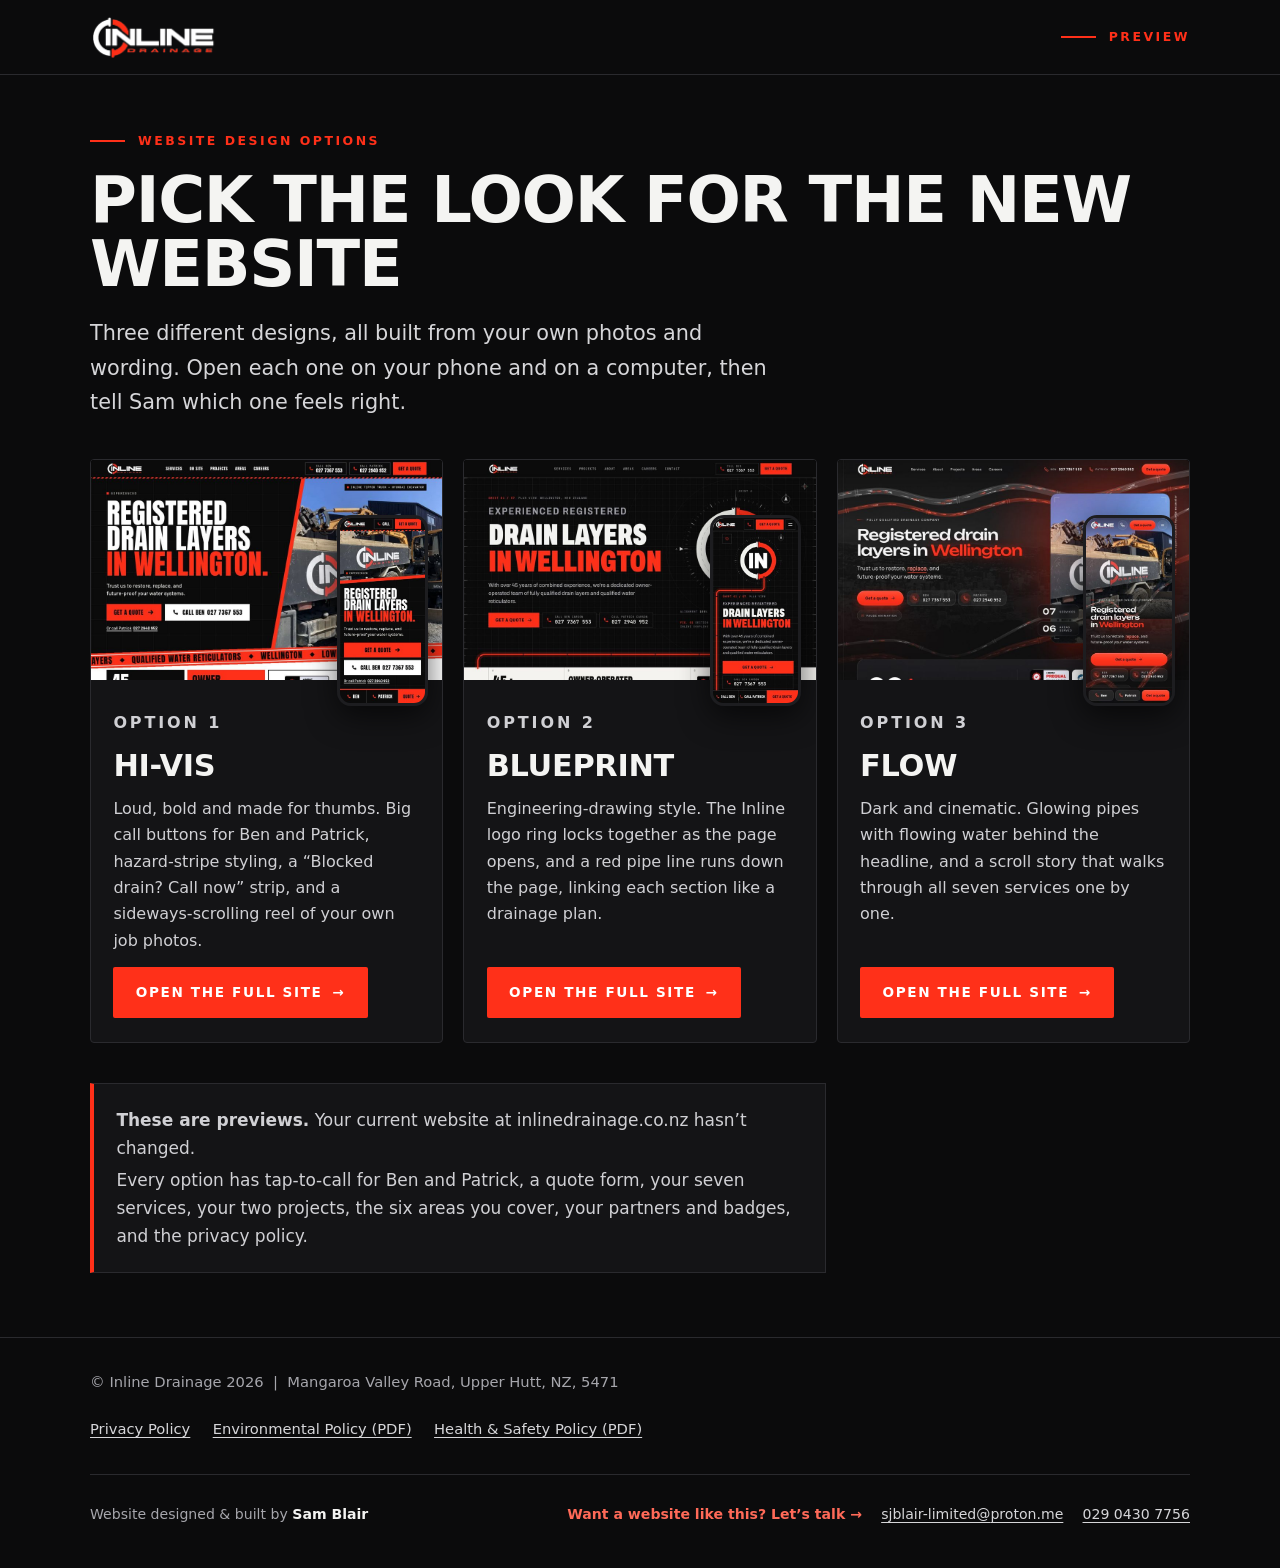
==== commit b2a1e83f: "Finish the three design previews: client wording, real projects, form fixes All three options now us" ====
--- a/index.html
+++ b/index.html
@@ -73,7 +73,7 @@
 
       <div class="note">
         <p><strong>These are previews.</strong> Your current website at inlinedrainage.co.nz hasn&rsquo;t changed.</p>
-        <p>Every option has tap-to-call for Ben and Patrick, a quote form, your seven services, the six areas you cover, your partners and badges, and the privacy policy.</p>
+        <p>Every option has tap-to-call for Ben and Patrick, a quote form, your seven services, your two projects, the six areas you cover, your partners and badges, and the privacy policy.</p>
       </div>
     </div>
   </main>
@@ -83,8 +83,8 @@
       <p>&copy; Inline Drainage 2026 &nbsp;|&nbsp; Mangaroa Valley Road, Upper Hutt, NZ, 5471</p>
       <nav class="foot__links" aria-label="Policies">
         <a href="/privacy/">Privacy Policy</a>
-        <a href="https://www.inlinedrainage.co.nz/s/Environmental-Policy_October_2023.pdf" target="_blank" rel="noopener">Environmental Policy (PDF)</a>
-        <a href="https://www.inlinedrainage.co.nz/s/Health-Safety-Policy_October_2023.pdf" target="_blank" rel="noopener">Health &amp; Safety Policy (PDF)</a>
+        <a href="/policies/Environmental-Policy_October_2023.pdf" target="_blank" rel="noopener">Environmental Policy (PDF)</a>
+        <a href="/policies/Health-Safety-Policy_October_2023.pdf" target="_blank" rel="noopener">Health &amp; Safety Policy (PDF)</a>
       </nav>
       <div class="site-credit">
         <span>Website designed &amp; built by <strong>Sam Blair</strong></span>
